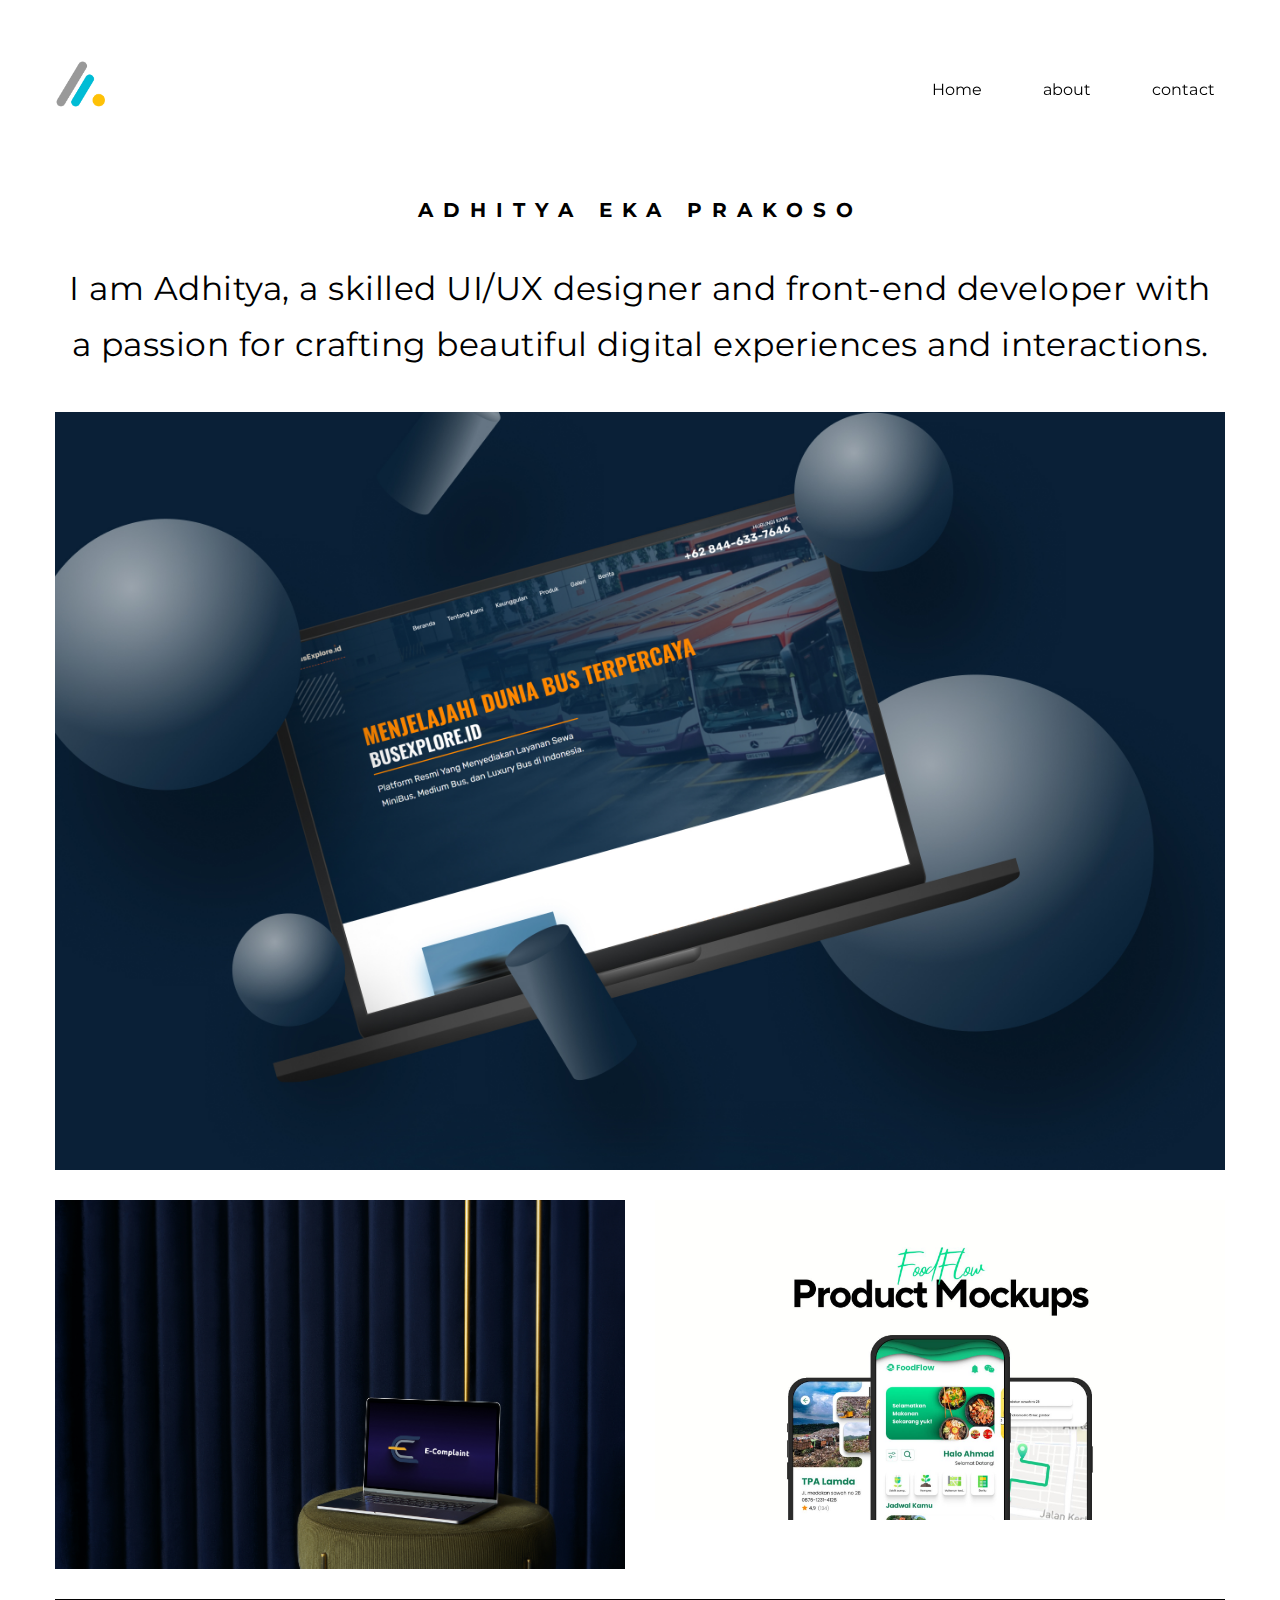
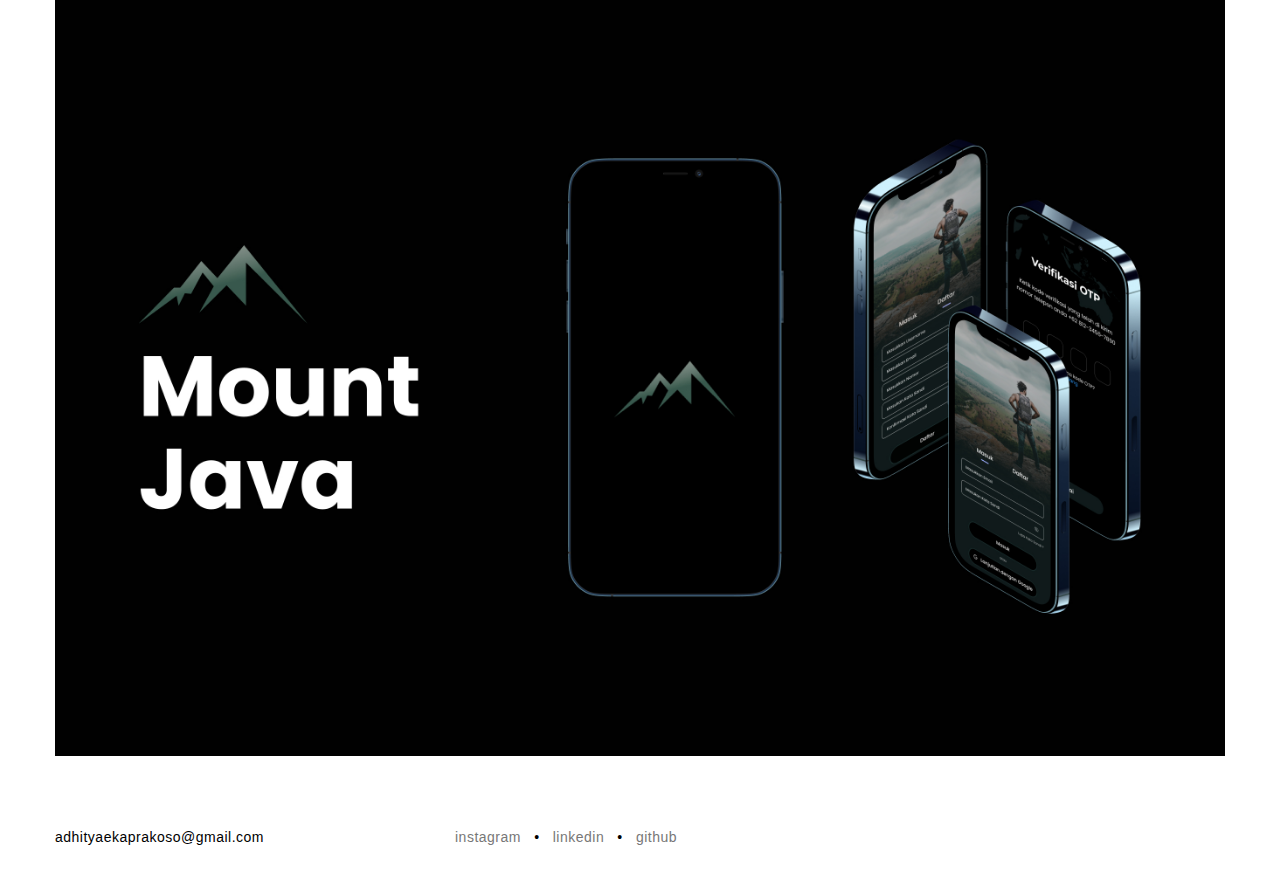
==== index.html @ 9988c631 "first commit" ====
<!DOCTYPE html>
<html lang="en">
<head>
  <meta charset="UTF-8">
  <meta name="viewport" content="width=device-width, initial-scale=1.0">
<meta name="HandheldFriendly" content="true"/>
<meta name="MobileOptimized" content="320"/>   
  <link href='https://fonts.googleapis.com/css?family=Montserrat:400,700' rel='stylesheet' type='text/css'>
<link href='https://fonts.googleapis.com/css?family=Open+Sans:400,600,700&amp;subset=latin,latin-ext,cyrillic' rel='stylesheet' type='text/css'>
  <link  rel="stylesheet" href="/css/style.css"/>
  <link  rel="stylesheet" href="/css/responsive.css"/>
  <link rel="shortcut icon" href="#">

<link rel="apple-touch-icon" href="#">
<link rel="apple-touch-icon" sizes="114x114" href="#">
<link rel="apple-touch-icon" sizes="72x72" href="#">
<link rel="apple-touch-icon" sizes="144x144" href="#">
  <link  rel="stylesheet" href="/css/bootstrap.min.css"/>
  <script defer src="/js/bootstrap.bundle.min.js"></script>
  <title>Document</title>
</head>
<body>

  <!-- Header -->
  <header>
    <div class="container">
        <div class="row">
            <div class="span2">
                <div id="logo">
                <a href="index.html"><img src="img/Logo saya.png" alt=""></a>
              </div>
              </div>
              <div class="span10">
              <nav id="menu">
                      <ul id="menu-nav">
                          <li><a href="index.html">Home</a></li>
                          <li><a href="about.html">about</a></li>
                          <li><a href="contact.html">contact</a></li>
                      </ul>
                  </nav>
            </div>
          </div>
      </div>
  </header>
  <!-- End Header -->
  
  <!-- Start Intro Box -->
  <section id="intro-box" class="margin-0">
    <div class="container">
          <div class="row">
              <div class="span12">
                <h1 class="center">ADHITYA EKA PRAKOSO</h1>  
                <!-- <h1 class="center">EKA</h1>  
                <h1 class="center">PRAKOSO</h1>   -->
                <h3 class="center">I am Adhitya, a skilled UI/UX designer and front-end developer with a passion for crafting beautiful digital experiences and interactions.</h3>
              </div> 
          </div>
      </div>
  </section>
  <!-- End Intro Box -->
  
  <!-- Start Section Portfolio Projects -->
  <section id="portfolio" class="container">
      <div class="row">
          <div id="portfolio-projects">
              <ul id="projects">
                  <li class="item-project span12">
                      <a href="BUSEXPLORE.ID.html" title="Work1"><img src="img/home1.jpg" alt=""></a>
                  </li>       
                  <li class="item-project span6">
                      <a href="ECOMPLAINT.html" title="Work2"><img src="img/project2a.jpg" alt=""></a>
                  </li>
                  <li class="item-project span6">
                      <a href="FOODFLOW.html" title="Work3"><img src="img/project3a.jpg" alt=""></a>
                  </li>
                  <li class="item-project span12">
                      <a href="MountJava.html" title="Work4"><img src="img/project4b.jpg" alt=""></a>
                  </li>
              </ul>
          </div>
      </div>
  </section>
  <!-- End Section Portfolio Projects -->
  
  <!-- Start Footer -->
  <footer class="footer-widgets">
    <div class="container">
      <div class="row">
        <div class="span4 widget">
          <div class="about-widget">
            <h7>adhityaekaprakoso@gmail.com</h7>
          </div>
        </div>
        <div class="span8 widget">
          <div class="twitter-widget">
            <h7><a href="https://www.instagram.com/adzyyyt?igsh=aWxmam5zNmE2N2pt" target="_blank">instagram</a>
              &nbsp; • &nbsp; <a href="https://www.linkedin.com/in/adhitya-eka-prakoso-727060250?utm_source=share&utm_campaign=share_via&utm_content=profile&utm_medium=android_app" target="_blank">linkedin</a> &nbsp; • &nbsp; <a href=""https://github.com/Adhityaekp
                target="_blank">github</a>
          </div>
        </div>
      </div>
    </div>
  </footer>
  <!-- End Footer -->
  
  </body>
</html>
---- css/style.css ----
/* ==================================================
   Basic Styles
================================================== */

html {
  width: 100%;
  font-size: 100%;
  -webkit-text-size-adjust: 100%;
  -ms-text-size-adjust: 100%;
}

body {
  background: #fff;
  color: #000;
  font-weight: 400;
  font-size: 16px;
  font-family: "Montserrat", sans-serif;
  line-height: 30px;
  letter-spacing: 0.2px;
}

a {
  color: #777;
  font-weight: 400;
  text-decoration: none;
  cursor: pointer;

  -webkit-transition: color 0.15s ease-in-out 0s;
  -moz-transition: color 0.15s ease-in-out 0s;
  -o-transition: color 0.15s ease-in-out 0s;
  transition: color 0.15s ease-in-out 0s;
}

a:hover,
a:active,
a:focus {
  outline: 0;
  color: #000;
  text-decoration: none;
}

a img {
  border: none;
}

a > img {
  vertical-align: bottom;
}

img {
  max-width: none;
}

p {
  margin: 0 0 30px;
}

ul {
  margin: 0 0 20px 0px;
  padding: 0;
}

ul {
  list-style: circle inside;
}

li {
  line-height: 30px;
}

input::input-placeholder,
textarea::input-placeholder {
  color: #bcbcc4;
  opacity: 1;
}

/* ==================================================
   Typography
================================================== */

h3,
h6 {
  margin: 0 0 20px 0;
  color: #000;
  font-weight: 400;
  font-family: "Montserrat", sans-serif;
  line-height: 1.5em;
}

h3 {
  font-size: 22px;
  color: #000;
  letter-spacing: 0.6px;
  text-align: center;
  font-weight: 400;
}

h6 {
  font-size: 13px;
  font-weight: 400;
  line-height: 1em;
  color: #b5b5b5;
  text-align: center;
  letter-spacing: 0.5px;
  padding-top: 5px;
}

h7 {
  font-size: 14px;
  font-weight: 400;
  letter-spacing: 1px;
  color: #000;
  letter-spacing: 0.5px;
  text-align: center;
  line-height: 1.6em;
}

/* ==================================================
   Margin Bottom Sets
================================================== */

.margin-0 {
  margin-bottom: 0 !important;
}

/* ==================================================
   Header
================================================== */

header {
  background: rgba(255, 255, 255, 0.9);
  backdrop-filter: blur(10px);
  position: fixed;
  width: 100%;
  height: 100px;
  z-index: 1000;
  padding-top: 40px;
  padding-bottom: 10px;
}

header #logo a img {
  padding-top: 20px;
  width: 50px;
  height: auto;
}

header #logo a:hover {
  color: #777;
}

/* Navigation */

nav#menu {
  float: right;
}

nav#menu #menu-nav {
  margin: 0;
  padding: 0;
}

nav#menu #menu-nav li {
  position: relative;
  list-style: none;
  float: left;
  padding: 0 30px;
}

nav#menu #menu-nav li a {
  color: #000;
  font-family: "Montserrat", sans-serif;
  font-size: 16px;
  font-weight: 500px;
  line-height: 100px;
  display: block;
  letter-spacing: 0.2px;
}

nav#menu #menu-nav li:last-child {
  padding-right: 10px;
}

nav#menu #menu-nav li a:hover {
  color: #777;
}

/* ==================================================
   Intro Box
================================================== */

#intro-box {
  position: relative;
  background: transparent;
  padding: 180px 0 30px;
  text-align: center;
}

#intro-box h1 {
  color: #000;
  font-family: "Montserrat", sans-serif;
  font-size: 20px;
  letter-spacing: 10px;
  text-align: start;
  padding-bottom: 20px;
}

#intro-box h3 {
  color: #000;
  font-family: "Montserrat", sans-serif;
  font-size: 33px;
  font-weight: 400;
  line-height: 1.7;
  letter-spacing: 0.5px;
  text-align: start;
}

#intro-box p {
  text-align: start;
}

#intro-box .center {
  text-align: center;
}

/* ==================================================
   Team People / Single Team
================================================== */

/* Single Team Page */

#single-team .team-img {
  padding-top: 150px;
  margin-bottom: 3px;
  text-align: center; 
}

#single-team .team-img img {
  max-width: 80%; 
  height: auto; 
  display: inline-block; 
}


/* ==================================================
   Portfolio
================================================== */

#portfolio img {
  width: 100%;
}

#projects {
  margin: 0;
  padding: 0;
}

#projects li {
  list-style: none;
  margin-bottom: 30px;
}

.item-project {
  position: relative;
  overflow: hidden;
}

.item-project:hover img,
.item-project:active img {
  opacity: 0.55;
}

/* ==================================================
   Footer
================================================== */

footer {
  position: relative;
  background: transparent;
  padding: 40px 0 40px;
  margin-bottom: 0px;
}

/* ==================================================
   Footer Widgets
================================================== */

footer.footer-widgets .widget {
  margin-bottom: 0;
}

footer.footer-widgets {
  color: #777;
  font-size: 20x;
}

footer.footer-widgets a {
  color: #777;
}

footer.footer-widgets a:hover {
  color: #000;
}
---- css/responsive.css ----
@media (min-width: 980px) and (max-width: 1199px) {
	
	/* Portfolio */

	#portfolio-projects li {
		margin-bottom: 20px;
	}
}

@media (min-width: 768px) and (max-width: 979px) {
	
	header {
		position: relative;	
	}
	
	/* Header */
	
	header {
		height: 60px;	
	}
	
	
	#mobile-nav {
    	display: block;
		float: right;
	}
	
	/* Intro Box */
	
	#intro-box h3 {
		font-size: 28px;	
	}
	
	/* Team */
	
	#single-team .span6 {
		width: 724px;	
	}

}

@media (min-width: 481px) and (max-width: 767px) {
	
	header {
		position: relative;	
	}
	
	/* Common Fix */
	
	header,
	#intro-box,
	footer {
		margin-left: -20px;
    	margin-right: -20px;
    	padding-left: 20px;
    	padding-right: 20px;	
	}
	
	/* Header */
	
	header {
		height: 60px;	
	}
	
	header #logo a {
		line-height: 60px;	
	}
	
	header .span2 {
		float: left;
		width: 80%;	
	}
	
	header .span10 {
		float: left;
		width: 20%;	
	}
	
	#mobile-nav {
    	display: block;
		float: right;
	}
	
	/* Intro Box */
	
	#intro-box h3 {
		font-size: 28px;	
	}
	
	/* Footer Widgets */
	
	footer.footer-widgets .widget {
		margin-bottom: 30px;	
	}
	
	footer.footer-widgets .widget:last-child {
		margin-bottom: 0;	
	}
}

@media (max-width: 480px) {
	
	header {
		position: relative;	
	}
	
	/* Common Fix */
	
	header,
	#intro-box,
	footer {
		margin-left: -20px;
    	margin-right: -20px;
    	padding-left: 20px;
    	padding-right: 20px;	
	}
	
	/* Header */
	
	header {
		height: 60px;	
	}
	
	header #logo a {
		line-height: 60px;	
	}
	
	header .span2 {
		float: left;
		width: 80%;	
	}
	
	header .span10 {
		float: left;
		width: 20%;	
	}
	
	#mobile-nav {
    	display: block;
		float: right;
	}
	
	/* Intro Box */
	
	#intro-box h3 {
		font-size: 24px;	
	}
	
	/* Footer Widgets */
	
	footer.footer-widgets .widget {
		margin-bottom: 30px;	
	}
	
	footer.footer-widgets .widget:last-child {
		margin-bottom: 0;	
	}

	nav#menu #menu-nav li a {
		line-height: 35px;
		}
}

@media (max-width: 320px) {
	
	/* Intro Box */
	
	#intro-box {
		padding-top: 50px;
		padding-bottom: 60px;	
	}
	
	#intro-box h3 {
		font-size: 20px;	
	}
}
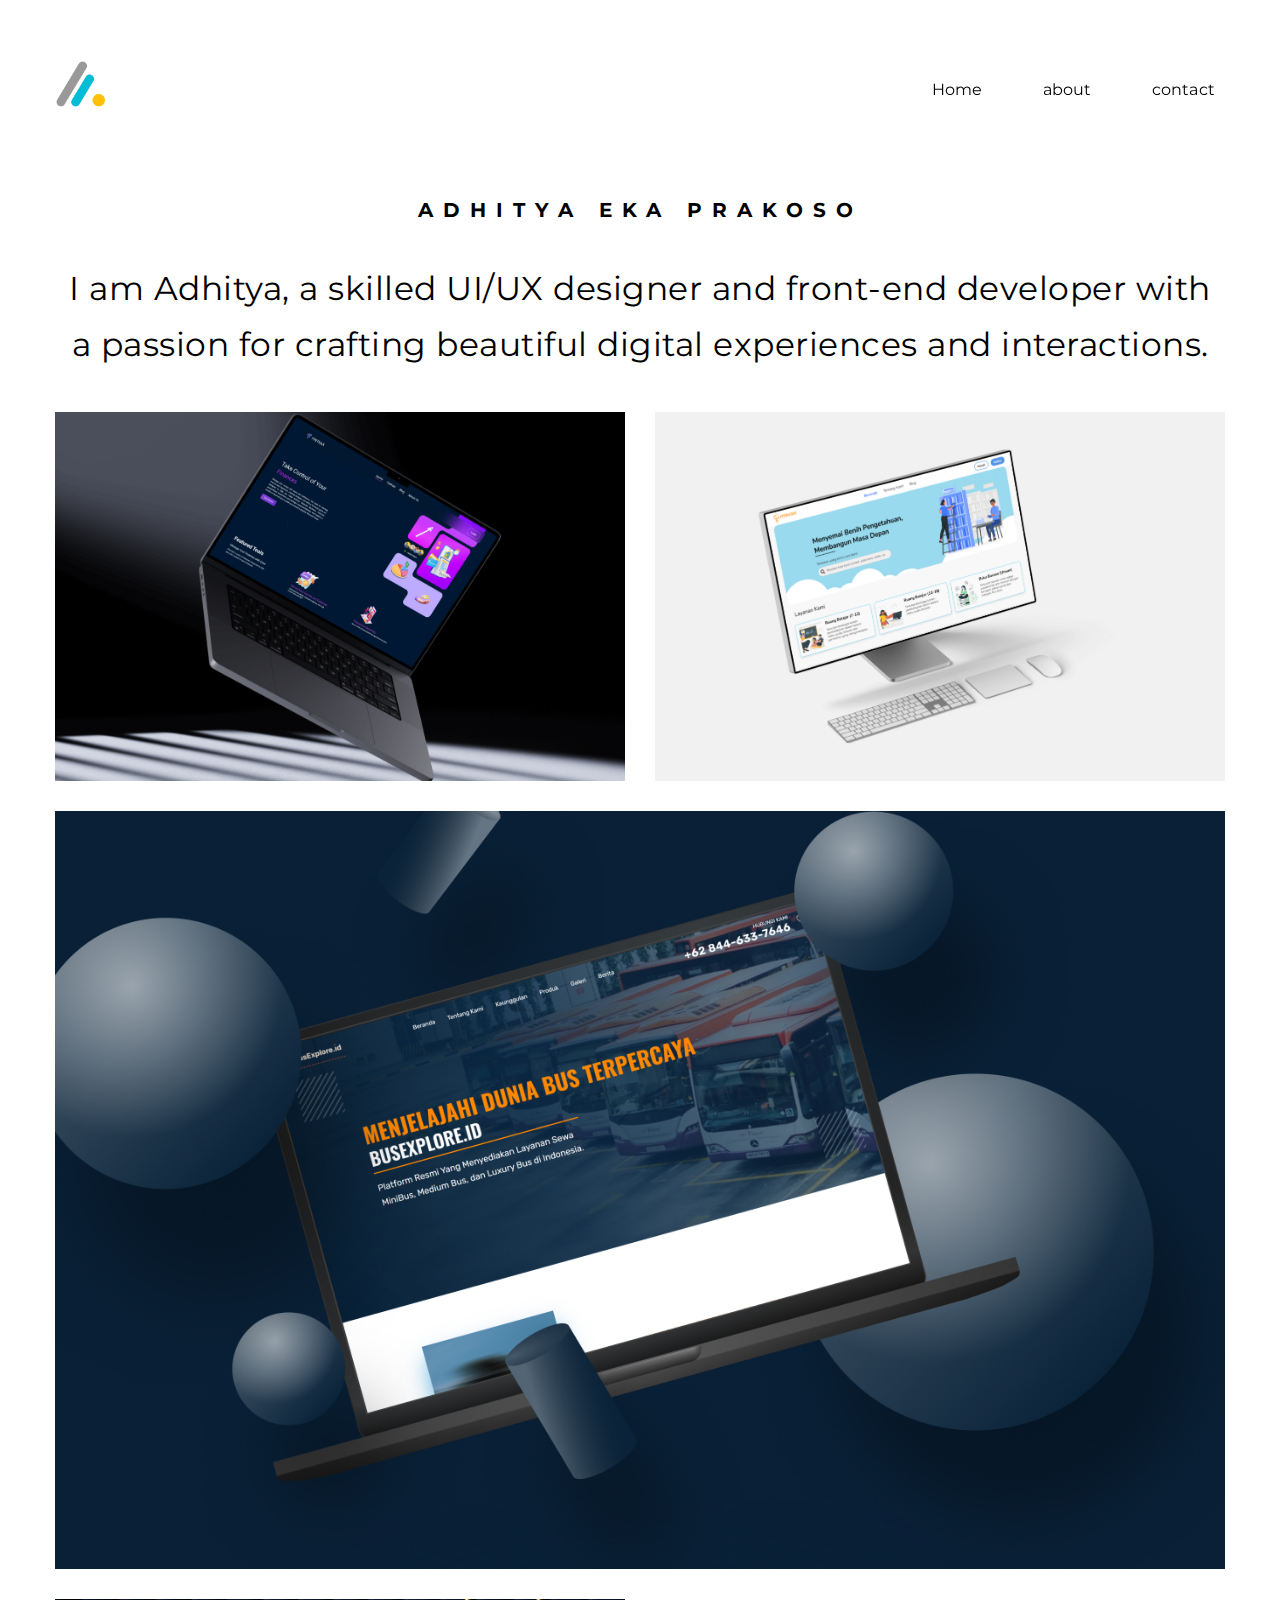
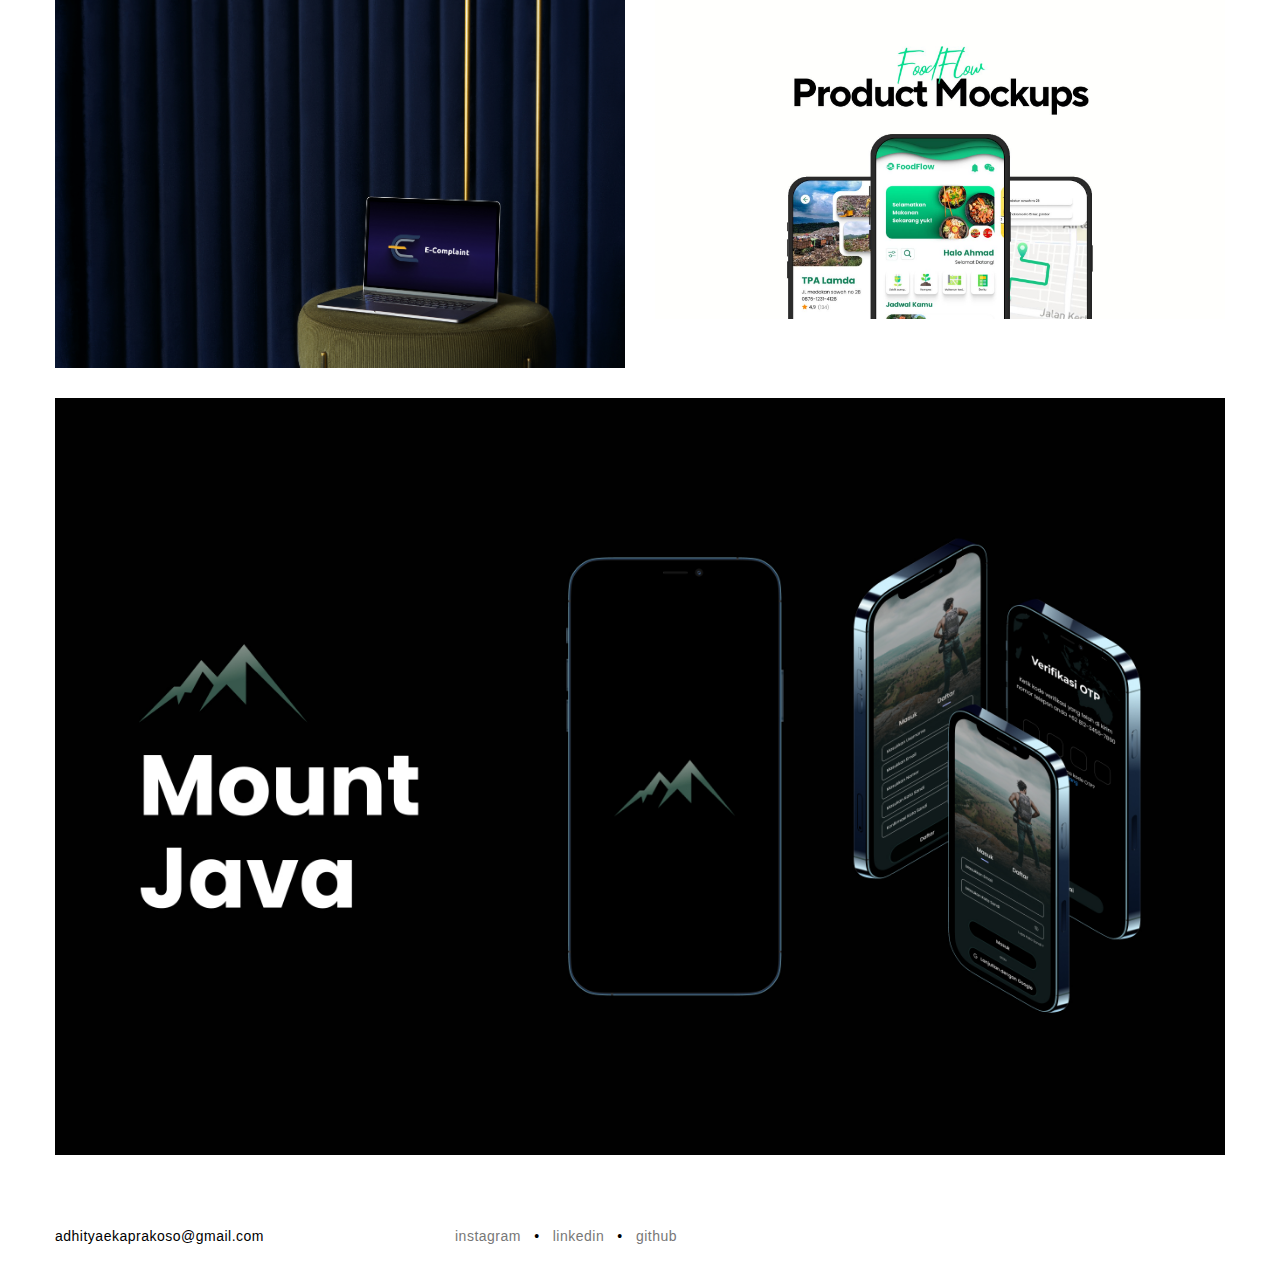
==== commit 015297e0: "update" ====
--- a/index.html
+++ b/index.html
@@ -1,87 +1,92 @@
 <!DOCTYPE html>
 <html lang="en">
+
 <head>
   <meta charset="UTF-8">
   <meta name="viewport" content="width=device-width, initial-scale=1.0">
-<meta name="HandheldFriendly" content="true"/>
-<meta name="MobileOptimized" content="320"/>   
+  <meta name="HandheldFriendly" content="true" />
+  <meta name="MobileOptimized" content="320" />
   <link href='https://fonts.googleapis.com/css?family=Montserrat:400,700' rel='stylesheet' type='text/css'>
-<link href='https://fonts.googleapis.com/css?family=Open+Sans:400,600,700&amp;subset=latin,latin-ext,cyrillic' rel='stylesheet' type='text/css'>
-  <link  rel="stylesheet" href="/css/style.css"/>
-  <link  rel="stylesheet" href="/css/responsive.css"/>
-  <link rel="shortcut icon" href="#">
+  <link href='https://fonts.googleapis.com/css?family=Open+Sans:400,600,700&amp;subset=latin,latin-ext,cyrillic'
+    rel='stylesheet' type='text/css'>
+  <link rel="stylesheet" href="/css/style.css" />
+  <link rel="stylesheet" href="/css/responsive.css" />
+  <link rel="stylesheet" href="/css/bootstrap.min.css" />
+  <script defer src="/js/bootstrap.bundle.min.js"></script>
+  <title>adty</title>
+  <link rel="icon" type="image/x-icon" href="img/Logo saya.png">
+</head>
 
-<link rel="apple-touch-icon" href="#">
-<link rel="apple-touch-icon" sizes="114x114" href="#">
-<link rel="apple-touch-icon" sizes="72x72" href="#">
-<link rel="apple-touch-icon" sizes="144x144" href="#">
-  <link  rel="stylesheet" href="/css/bootstrap.min.css"/>
-  <script defer src="/js/bootstrap.bundle.min.js"></script>
-  <title>Document</title>
-</head>
 <body>
 
   <!-- Header -->
   <header>
     <div class="container">
-        <div class="row">
-            <div class="span2">
-                <div id="logo">
-                <a href="index.html"><img src="img/Logo saya.png" alt=""></a>
-              </div>
-              </div>
-              <div class="span10">
-              <nav id="menu">
-                      <ul id="menu-nav">
-                          <li><a href="index.html">Home</a></li>
-                          <li><a href="about.html">about</a></li>
-                          <li><a href="contact.html">contact</a></li>
-                      </ul>
-                  </nav>
-            </div>
+      <div class="row">
+        <div class="span2">
+          <div id="logo">
+            <a href="index.html"><img src="img/Logo saya.png" alt=""></a>
           </div>
+        </div>
+        <div class="span10">
+          <nav id="menu">
+            <ul id="menu-nav">
+              <li><a href="index.html">Home</a></li>
+              <li><a href="about.html">about</a></li>
+              <li><a href="contact.html">contact</a></li>
+            </ul>
+          </nav>
+        </div>
       </div>
+    </div>
   </header>
   <!-- End Header -->
-  
+
   <!-- Start Intro Box -->
   <section id="intro-box" class="margin-0">
     <div class="container">
-          <div class="row">
-              <div class="span12">
-                <h1 class="center">ADHITYA EKA PRAKOSO</h1>  
-                <!-- <h1 class="center">EKA</h1>  
+      <div class="row">
+        <div class="span12">
+          <h1 class="center">ADHITYA EKA PRAKOSO</h1>
+          <!-- <h1 class="center">EKA</h1>  
                 <h1 class="center">PRAKOSO</h1>   -->
-                <h3 class="center">I am Adhitya, a skilled UI/UX designer and front-end developer with a passion for crafting beautiful digital experiences and interactions.</h3>
-              </div> 
-          </div>
+          <h3 class="center">I am Adhitya, a skilled UI/UX designer and front-end developer with a passion for crafting
+            beautiful digital experiences and interactions.</h3>
+        </div>
       </div>
+    </div>
   </section>
   <!-- End Intro Box -->
-  
+
   <!-- Start Section Portfolio Projects -->
   <section id="portfolio" class="container">
-      <div class="row">
-          <div id="portfolio-projects">
-              <ul id="projects">
-                  <li class="item-project span12">
-                      <a href="BUSEXPLORE.ID.html" title="Work1"><img src="img/home1.jpg" alt=""></a>
-                  </li>       
-                  <li class="item-project span6">
-                      <a href="ECOMPLAINT.html" title="Work2"><img src="img/project2a.jpg" alt=""></a>
-                  </li>
-                  <li class="item-project span6">
-                      <a href="FOODFLOW.html" title="Work3"><img src="img/project3a.jpg" alt=""></a>
-                  </li>
-                  <li class="item-project span12">
-                      <a href="MountJava.html" title="Work4"><img src="img/project4b.jpg" alt=""></a>
-                  </li>
-              </ul>
-          </div>
+    <div class="row">
+      <div id="portfolio-projects">
+        <ul id="projects">
+          <li class="item-project span6">
+            <a href="FinTrax.html" title="Work6"><img src="img/Project6a.jpg" alt=""></a>
+          </li>
+          <li class="item-project span6">
+            <a href="Literasik.html" title="Work5"><img src="img/Project5a.jpg" alt=""></a>
+          </li>
+          <li class="item-project span12">
+            <a href="BUSEXPLORE.ID.html" title="Work1"><img src="img/home1.jpg" alt=""></a>
+          </li>
+          <li class="item-project span6">
+            <a href="ECOMPLAINT.html" title="Work2"><img src="img/project2a.jpg" alt=""></a>
+          </li>
+          <li class="item-project span6">
+            <a href="FOODFLOW.html" title="Work3"><img src="img/project3a.jpg" alt=""></a>
+          </li>
+          <li class="item-project span12">
+            <a href="MountJava.html" title="Work4"><img src="img/project4b.jpg" alt=""></a>
+          </li>
+        </ul>
       </div>
+    </div>
   </section>
   <!-- End Section Portfolio Projects -->
-  
+
   <!-- Start Footer -->
   <footer class="footer-widgets">
     <div class="container">
@@ -94,7 +99,9 @@
         <div class="span8 widget">
           <div class="twitter-widget">
             <h7><a href="https://www.instagram.com/adzyyyt?igsh=aWxmam5zNmE2N2pt" target="_blank">instagram</a>
-              &nbsp; • &nbsp; <a href="https://www.linkedin.com/in/adhitya-eka-prakoso-727060250?utm_source=share&utm_campaign=share_via&utm_content=profile&utm_medium=android_app" target="_blank">linkedin</a> &nbsp; • &nbsp; <a href=""https://github.com/Adhityaekp
+              &nbsp; • &nbsp; <a
+                href="https://www.linkedin.com/in/adhitya-eka-prakoso-727060250?utm_source=share&utm_campaign=share_via&utm_content=profile&utm_medium=android_app"
+                target="_blank">linkedin</a> &nbsp; • &nbsp; <a href="https://github.com/Adhityaekp"
                 target="_blank">github</a>
           </div>
         </div>
@@ -102,6 +109,7 @@
     </div>
   </footer>
   <!-- End Footer -->
-  
-  </body>
+
+</body>
+
 </html>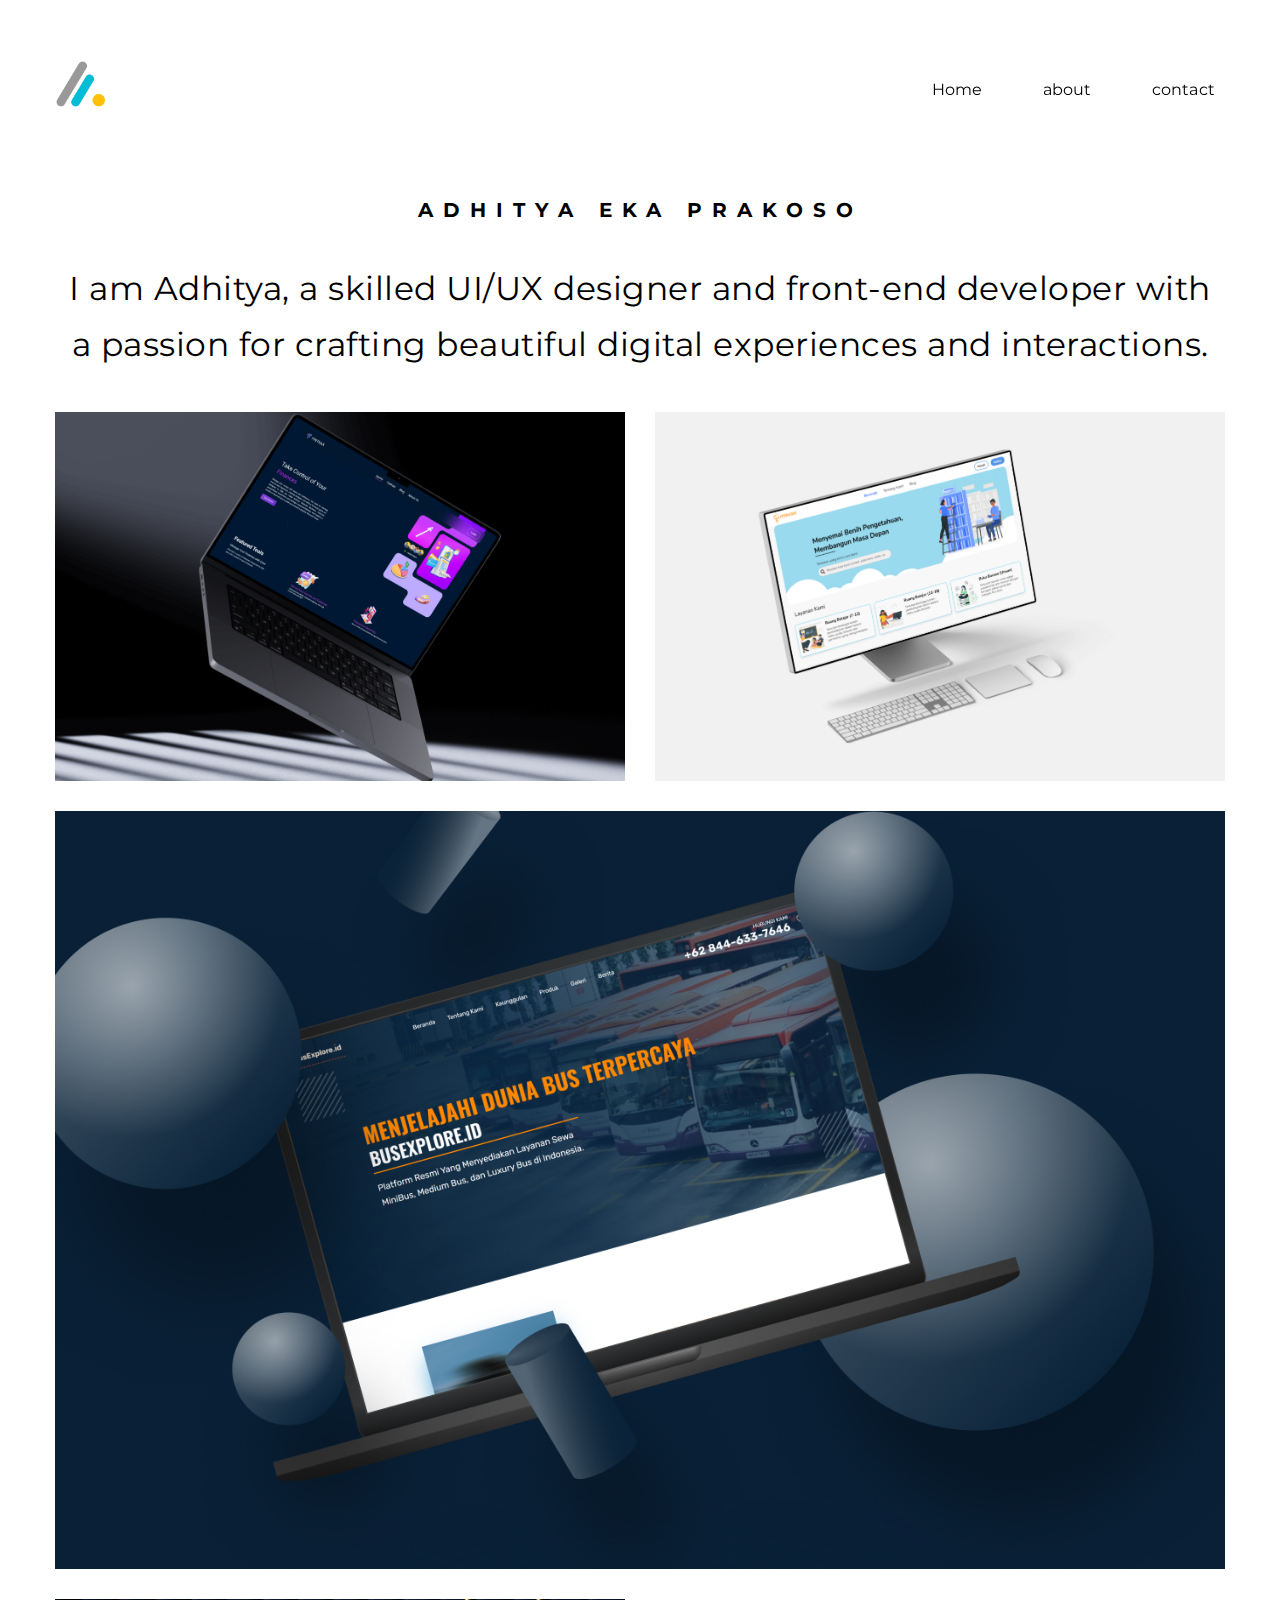
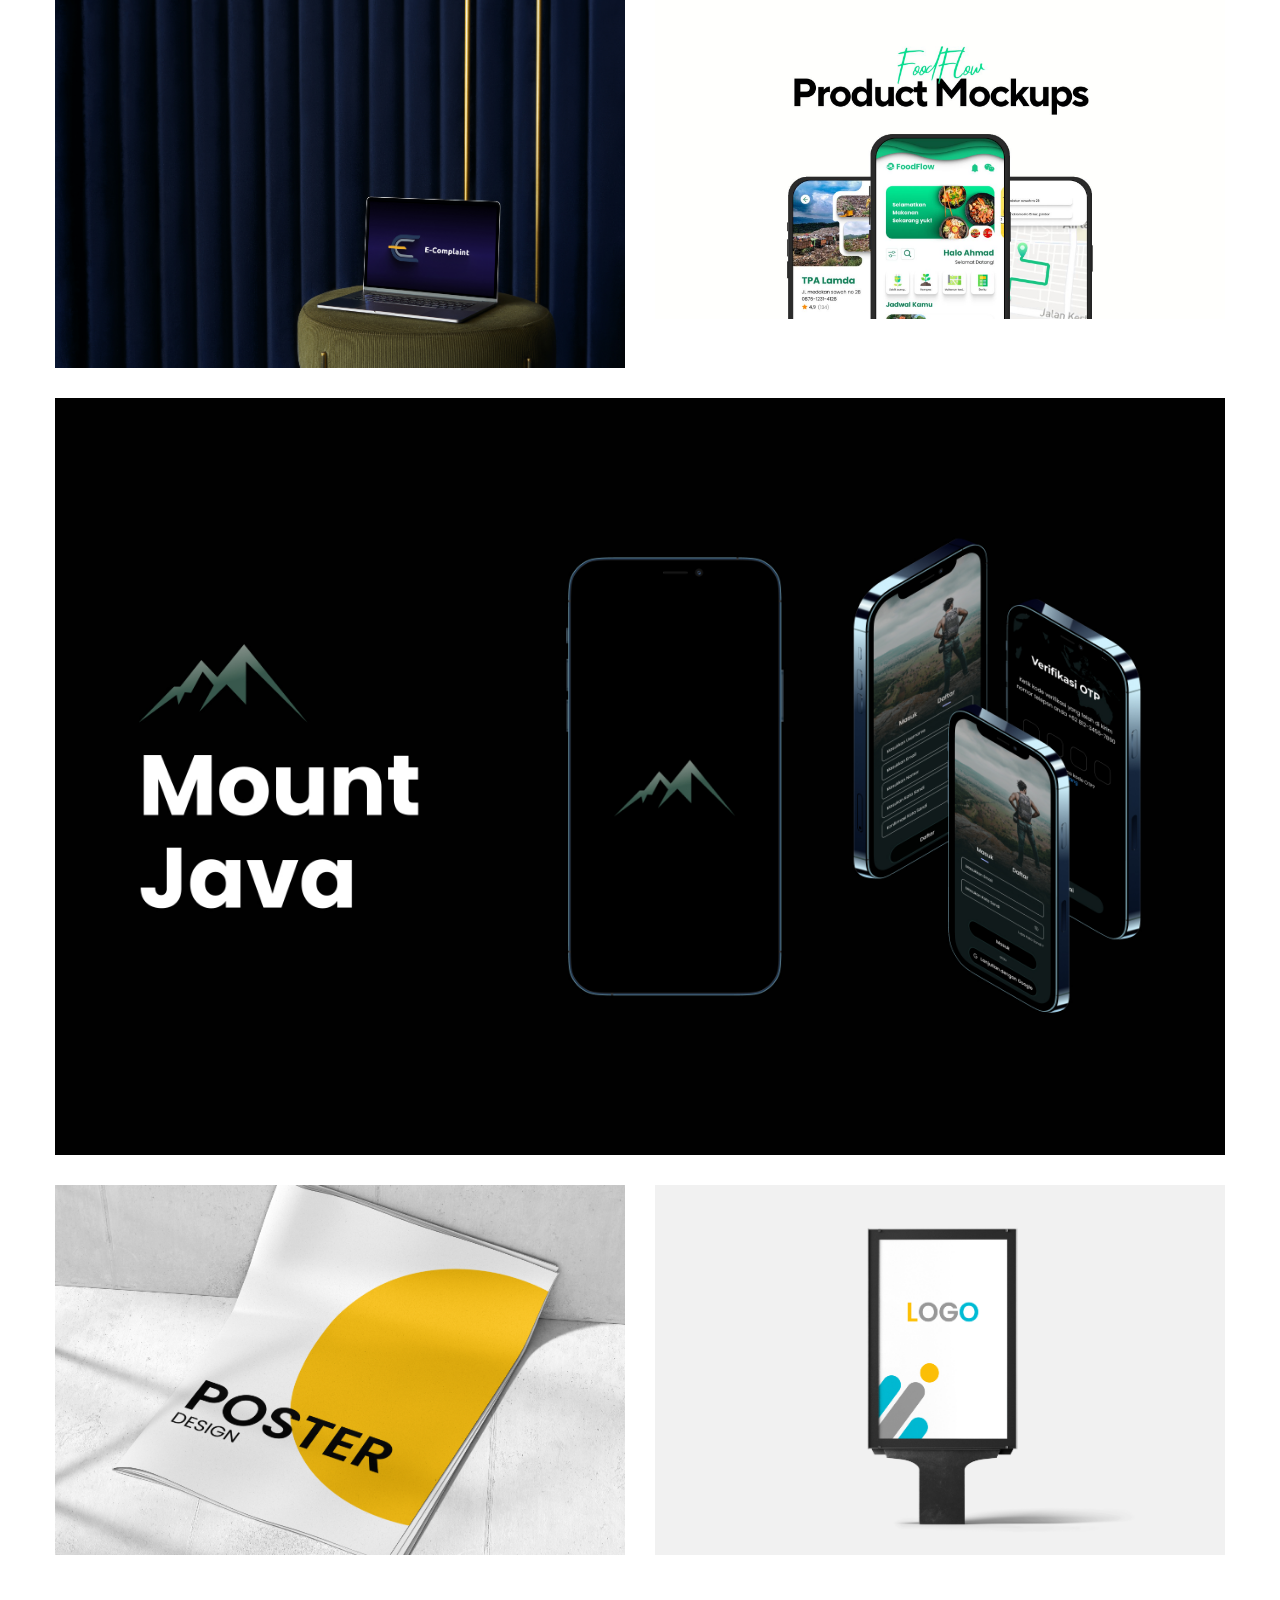
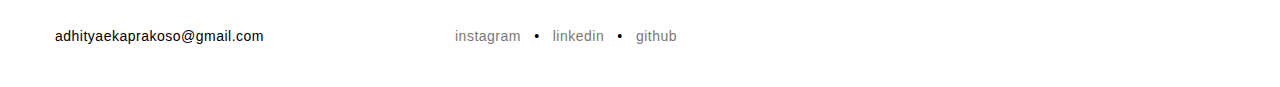
==== commit c300c582: "update" ====
--- a/index.html
+++ b/index.html
@@ -81,6 +81,12 @@
           <li class="item-project span12">
             <a href="MountJava.html" title="Work4"><img src="img/project4b.jpg" alt=""></a>
           </li>
+          <li class="item-project span6">
+            <a href="PosterDesign.html" title="Work3"><img src="img/PosterDesign.jpg" alt=""></a>
+          </li>
+          <li class="item-project span6">
+            <a href="LogoDesign.html" title="Work3"><img src="img/LogoDesign.jpg" alt=""></a>
+          </li>
         </ul>
       </div>
     </div>
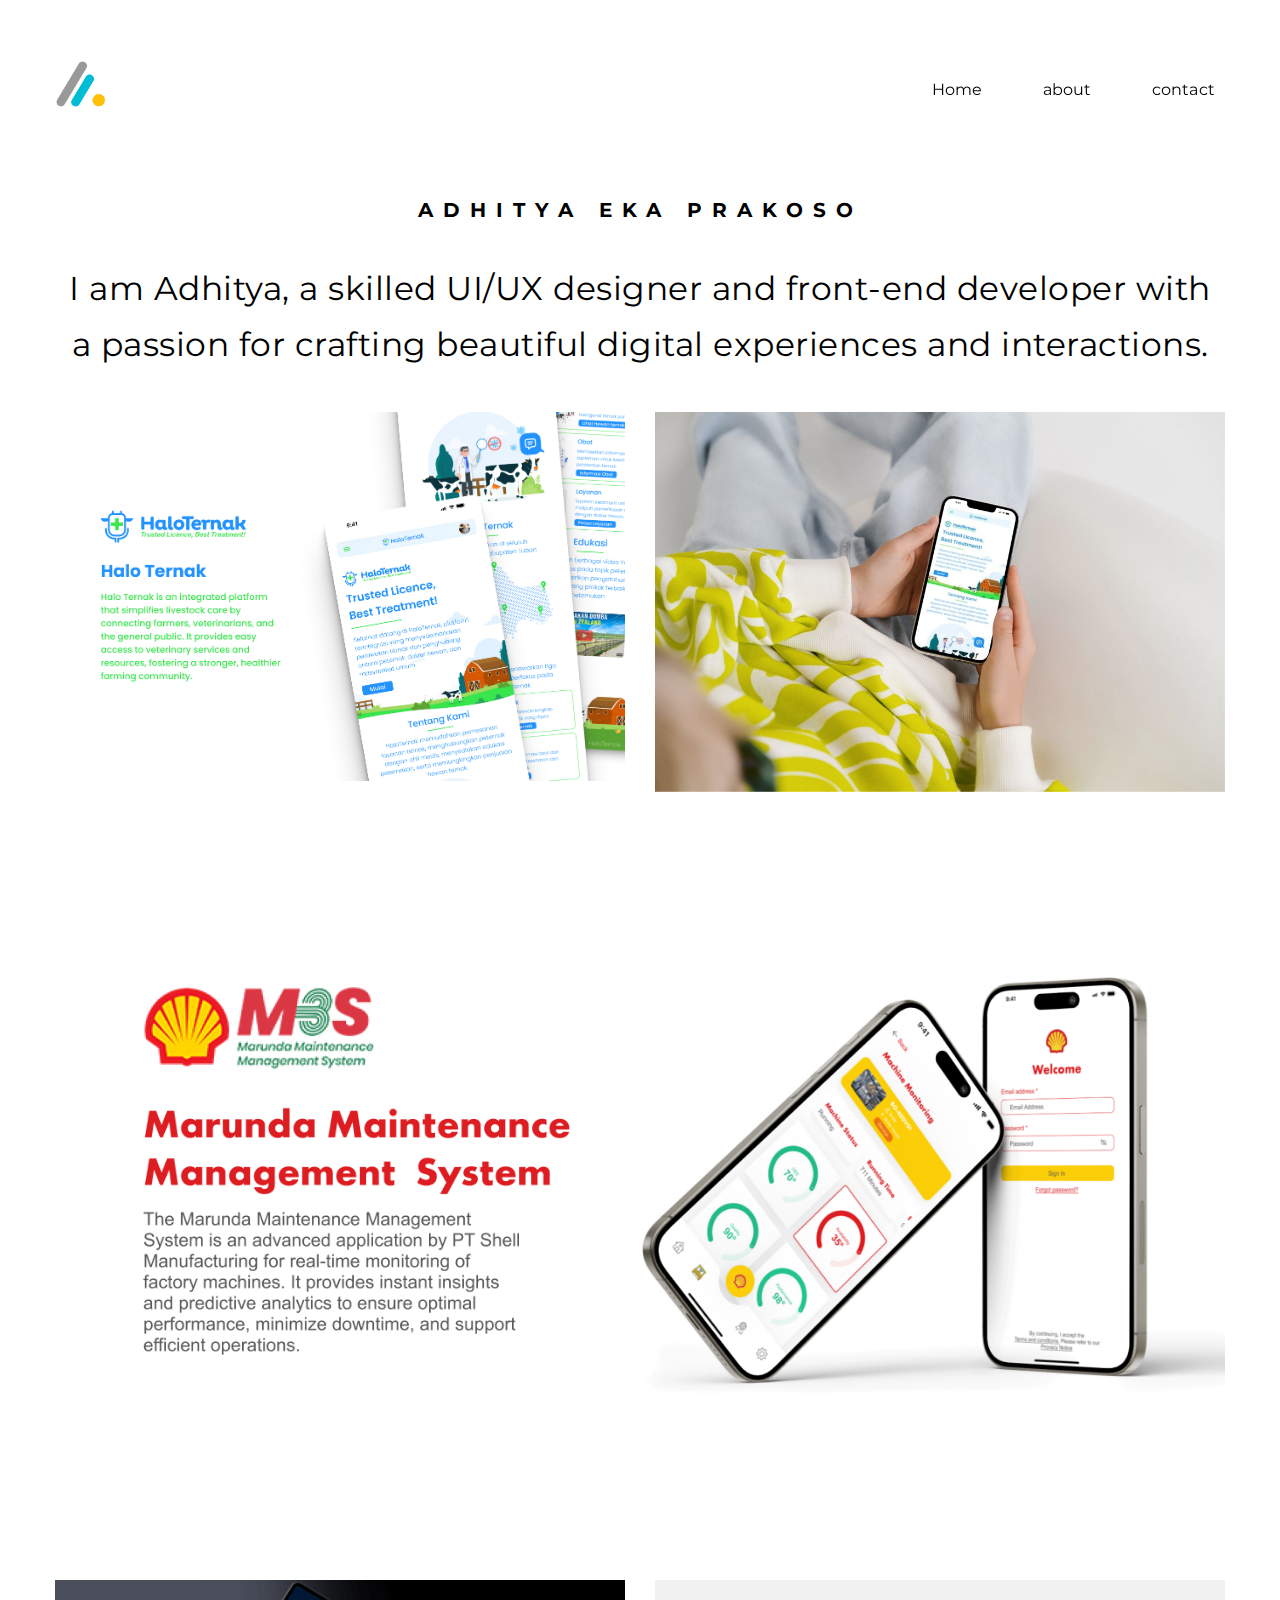
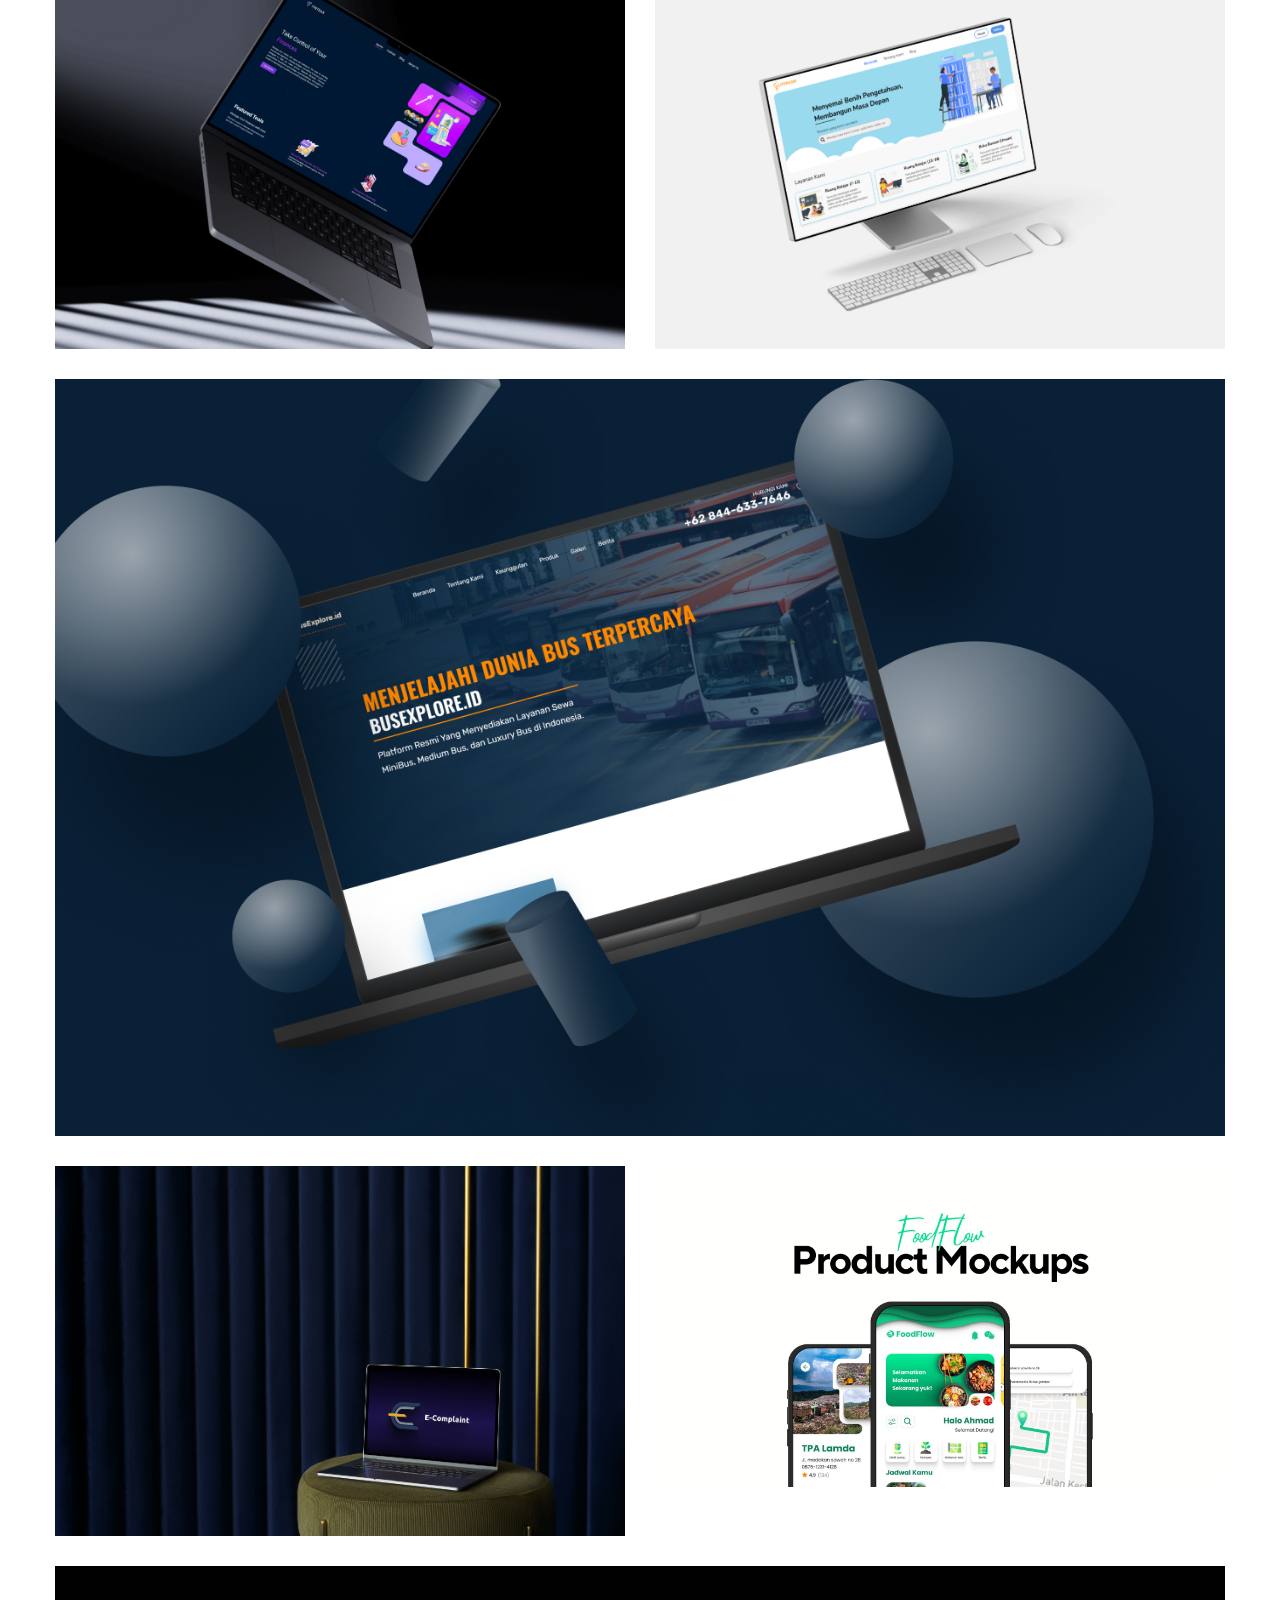
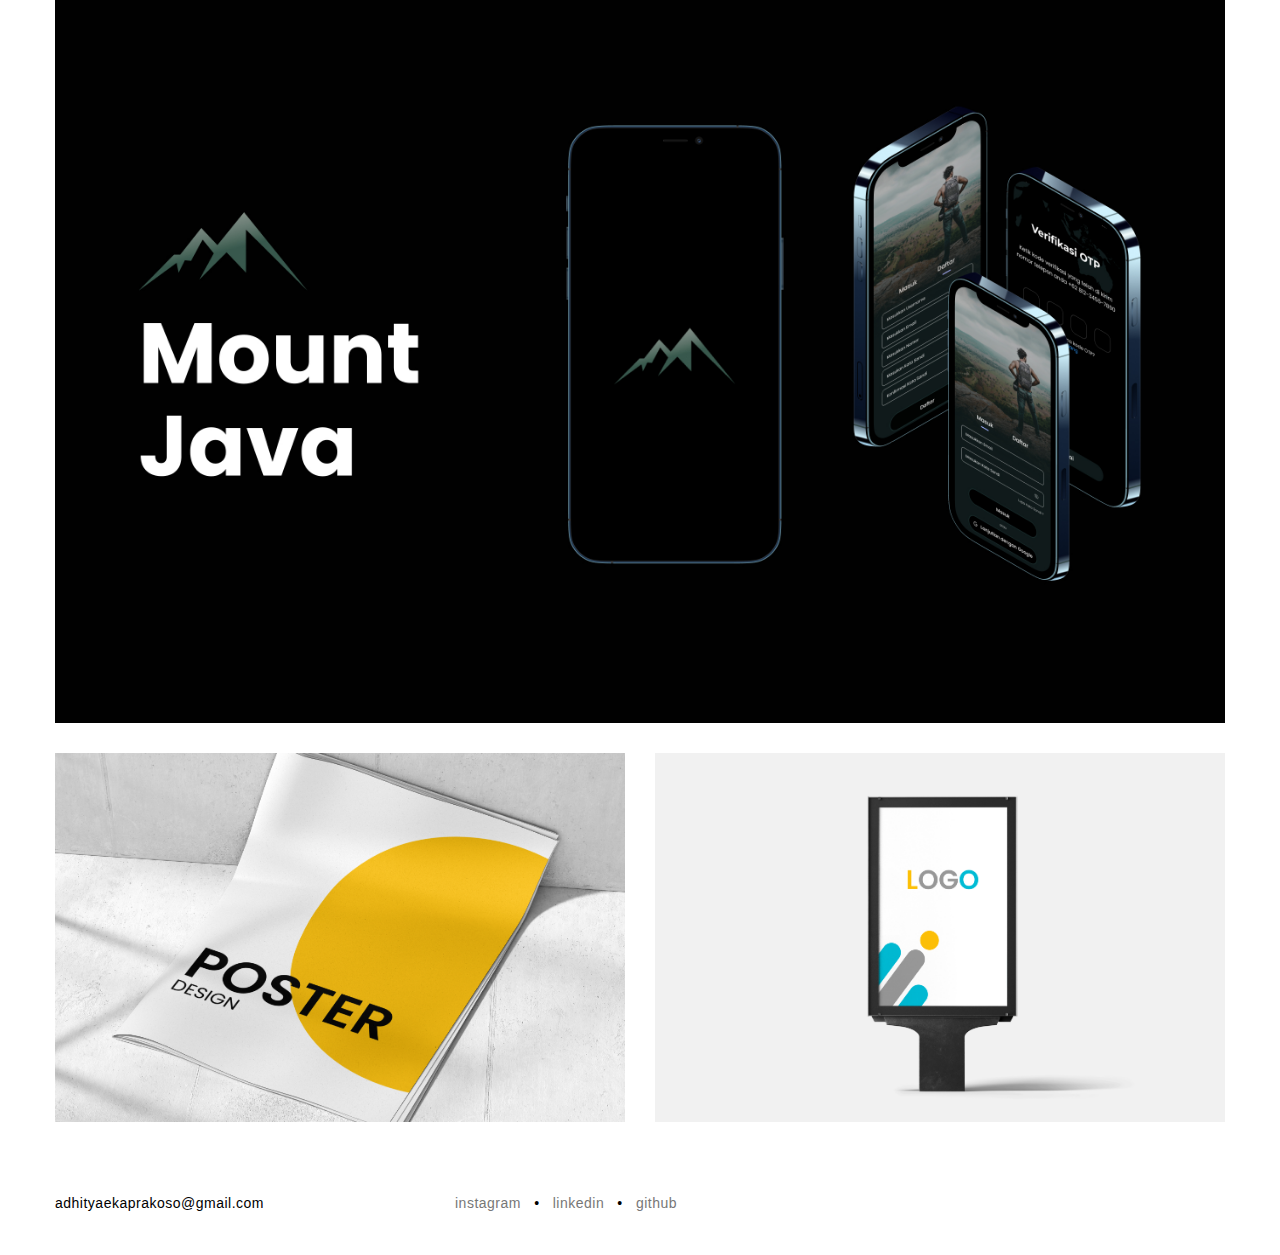
==== commit ecf24344: "update" ====
--- a/index.html
+++ b/index.html
@@ -62,7 +62,16 @@
   <section id="portfolio" class="container">
     <div class="row">
       <div id="portfolio-projects">
+        <li class="item-project span6">
+          <a href="Halo Ternak.html" title="Work6"><img src="img/Project 8a.jpg" alt=""></a>
+        </li>
+        <li class="item-project span6">
+          <a href="Halo Ternak.html" title="Work5"><img src="img/Project 8b.jpg" alt=""></a>
+        </li>
         <ul id="projects">
+          <li class="item-project span12">
+            <a href="M3S.html" title="Work1"><img src="img/Project 7a.jpg" alt=""></a>
+          </li>
           <li class="item-project span6">
             <a href="FinTrax.html" title="Work6"><img src="img/Project6a.jpg" alt=""></a>
           </li>
